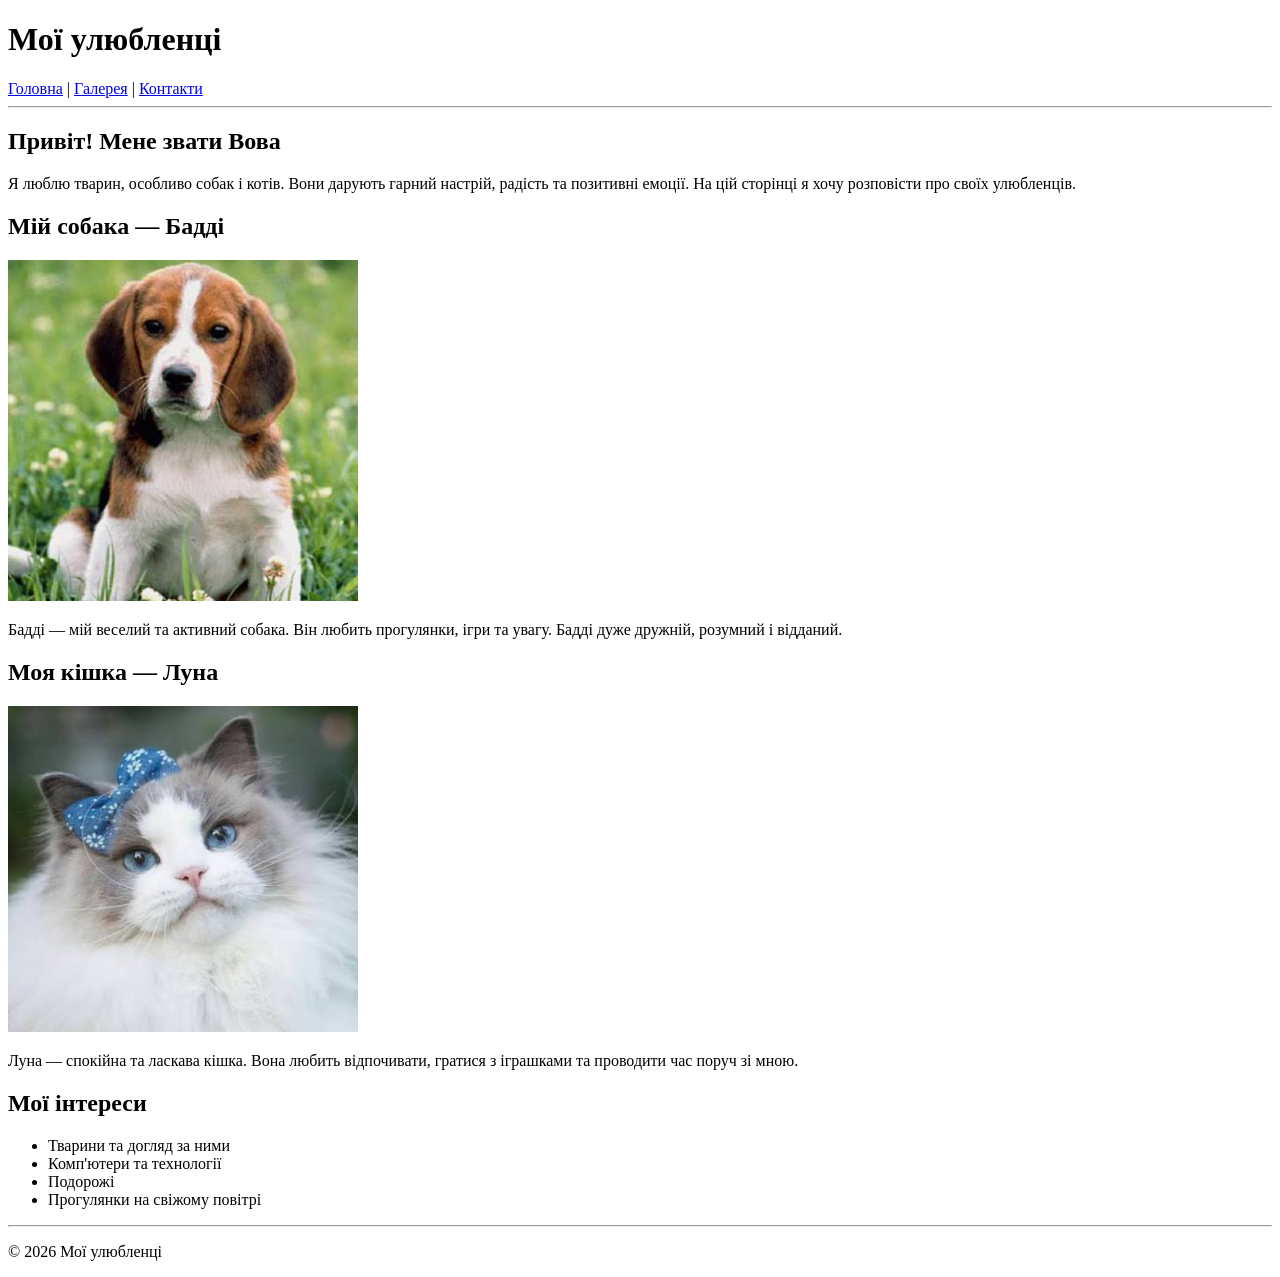
==== index.html @ fe0a2f65 "first commit" ====
<!DOCTYPE html>
<html lang="uk">
<head>
    <meta charset="UTF-8">
    <meta name="viewport" content="width=device-width, initial-scale=1.0">
    <title>Мої улюбленці</title>
</head>
<body>

    <header>
        <h1>Мої улюбленці</h1>
        <nav>
            <a href="index.html">Головна</a> |
            <a href="pages/gallery.html">Галерея</a> |
            <a href="pages/contact.html">Контакти</a>
        </nav>
    </header>

    <hr>

    <main>
        <h2>Привіт! Мене звати Вова</h2>

        <p>
            Я люблю тварин, особливо собак і котів.
            Вони дарують гарний настрій, радість та позитивні емоції.
            На цій сторінці я хочу розповісти про своїх улюбленців.
        </p>

        <h2>Мій собака — Бадді</h2>

        <img src="photo/buddy.jpg" alt="Собака Бадді" width="350">

        <p>
            Бадді — мій веселий та активний собака.
            Він любить прогулянки, ігри та увагу.
            Бадді дуже дружній, розумний і відданий.
        </p>

        <h2>Моя кішка — Луна</h2>

        <img src="photo/luna.jpg" alt="Кішка Луна" width="350">

        <p>
            Луна — спокійна та ласкава кішка.
            Вона любить відпочивати, гратися з іграшками
            та проводити час поруч зі мною.
        </p>

        <h2>Мої інтереси</h2>

        <ul>
            <li>Тварини та догляд за ними</li>
            <li>Комп'ютери та технології</li>
            <li>Подорожі</li>
            <li>Прогулянки на свіжому повітрі</li>
        </ul>
    </main>

    <hr>

    <footer>
        <p>© 2026 Мої улюбленці</p>
    </footer>

</body>
</html>
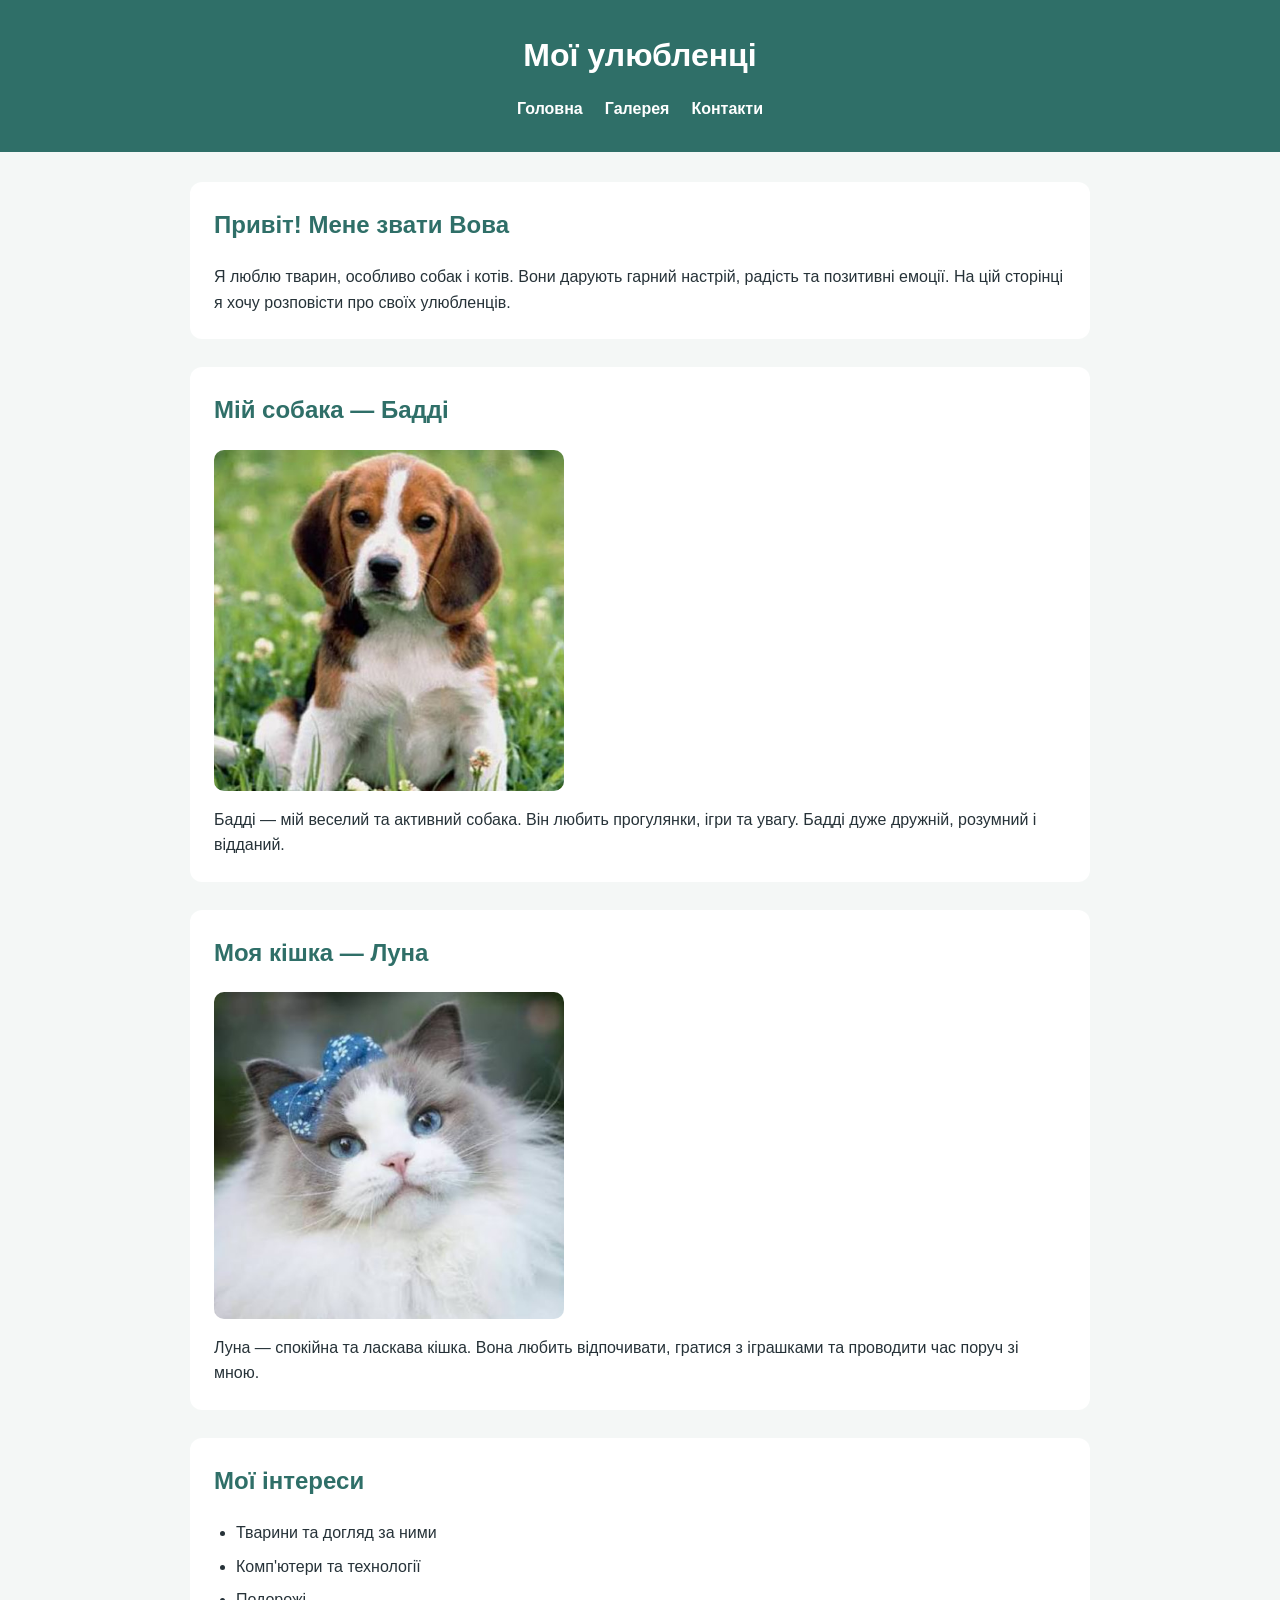
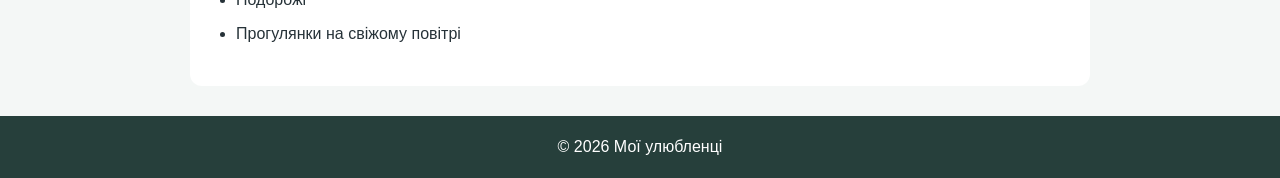
==== commit cf1435fe: "Update HTML pages and add CSS styles" ====
--- a/index.html
+++ b/index.html
@@ -1,66 +1,64 @@
-
 <!DOCTYPE html>
 <html lang="uk">
 <head>
     <meta charset="UTF-8">
     <meta name="viewport" content="width=device-width, initial-scale=1.0">
     <title>Мої улюбленці</title>
+    <link rel="stylesheet" href="style.css">
 </head>
-<body>
+<body id="home-page">
 
-    <header>
-        <h1>Мої улюбленці</h1>
-        <nav>
-            <a href="index.html">Головна</a> |
-            <a href="pages/gallery.html">Галерея</a> |
-            <a href="pages/contact.html">Контакти</a>
+    <header class="site-header">
+        <h1 class="site-title">Мої улюбленці</h1>
+        <nav class="main-nav">
+            <a href="index.html" class="nav-link">Головна</a>
+            <a href="pages/gallery.html" class="nav-link">Галерея</a>
+            <a href="pages/contact.html" class="nav-link">Контакти</a>
         </nav>
     </header>
 
-    <hr>
+    <main class="content">
+        <section id="intro" class="content-section">
+            <h2 class="section-title">Привіт! Мене звати Вова</h2>
+            <p class="intro-text">
+                Я люблю тварин, особливо собак і котів.
+                Вони дарують гарний настрій, радість та позитивні емоції.
+                На цій сторінці я хочу розповісти про своїх улюбленців.
+            </p>
+        </section>
 
-    <main>
-        <h2>Привіт! Мене звати Вова</h2>
+        <section id="buddy" class="pet-section">
+            <h2 class="section-title">Мій собака — Бадді</h2>
+            <img src="photo/buddy.jpg" alt="Собака Бадді" class="pet-image">
+            <p class="pet-description">
+                Бадді — мій веселий та активний собака.
+                Він любить прогулянки, ігри та увагу.
+                Бадді дуже дружній, розумний і відданий.
+            </p>
+        </section>
 
-        <p>
-            Я люблю тварин, особливо собак і котів.
-            Вони дарують гарний настрій, радість та позитивні емоції.
-            На цій сторінці я хочу розповісти про своїх улюбленців.
-        </p>
+        <section id="luna" class="pet-section">
+            <h2 class="section-title">Моя кішка — Луна</h2>
+            <img src="photo/luna.jpg" alt="Кішка Луна" class="pet-image">
+            <p class="pet-description">
+                Луна — спокійна та ласкава кішка.
+                Вона любить відпочивати, гратися з іграшками
+                та проводити час поруч зі мною.
+            </p>
+        </section>
 
-        <h2>Мій собака — Бадді</h2>
-
-        <img src="photo/buddy.jpg" alt="Собака Бадді" width="350">
-
-        <p>
-            Бадді — мій веселий та активний собака.
-            Він любить прогулянки, ігри та увагу.
-            Бадді дуже дружній, розумний і відданий.
-        </p>
-
-        <h2>Моя кішка — Луна</h2>
-
-        <img src="photo/luna.jpg" alt="Кішка Луна" width="350">
-
-        <p>
-            Луна — спокійна та ласкава кішка.
-            Вона любить відпочивати, гратися з іграшками
-            та проводити час поруч зі мною.
-        </p>
-
-        <h2>Мої інтереси</h2>
-
-        <ul>
-            <li>Тварини та догляд за ними</li>
-            <li>Комп'ютери та технології</li>
-            <li>Подорожі</li>
-            <li>Прогулянки на свіжому повітрі</li>
-        </ul>
+        <section id="interests" class="content-section">
+            <h2 class="section-title">Мої інтереси</h2>
+            <ul class="interests-list">
+                <li>Тварини та догляд за ними</li>
+                <li>Комп'ютери та технології</li>
+                <li>Подорожі</li>
+                <li>Прогулянки на свіжому повітрі</li>
+            </ul>
+        </section>
     </main>
 
-    <hr>
-
-    <footer>
+    <footer class="site-footer">
         <p>© 2026 Мої улюбленці</p>
     </footer>
 
--- a/style.css
+++ b/style.css
@@ -0,0 +1,108 @@
+/* Загальні стилі сторінки */
+* {
+    box-sizing: border-box;
+}
+
+body {
+    margin: 0;
+    font-family: Arial, sans-serif;
+    line-height: 1.6;
+    color: #263238;
+    background-color: #f4f7f6;
+}
+
+/* Шапка та навігація */
+.site-header {
+    padding: 30px 20px;
+    text-align: center;
+    color: white;
+    background-color: #2f6f68;
+}
+
+.site-title {
+    margin: 0 0 15px;
+}
+
+.main-nav {
+    display: flex;
+    justify-content: center;
+    flex-wrap: wrap;
+    gap: 22px;
+}
+
+.nav-link {
+    color: white;
+    text-decoration: none;
+    font-weight: bold;
+}
+
+.nav-link:hover {
+    text-decoration: underline;
+}
+
+/* Основний вміст */
+.content {
+    width: 90%;
+    max-width: 900px;
+    margin: 30px auto;
+}
+
+.content-section,
+.pet-section {
+    margin-bottom: 28px;
+    padding: 24px;
+    background-color: white;
+    border-radius: 12px;
+}
+
+.section-title {
+    margin-top: 0;
+    color: #2f6f68;
+}
+
+.intro-text,
+.pet-description {
+    margin-bottom: 0;
+}
+
+.pet-image {
+    display: block;
+    width: 100%;
+    max-width: 350px;
+    height: auto;
+    margin: 15px 0;
+    border-radius: 10px;
+}
+
+.interests-list {
+    padding-left: 22px;
+}
+
+.interests-list li {
+    margin-bottom: 8px;
+}
+
+/* Підвал сторінки */
+.site-footer {
+    padding: 18px;
+    text-align: center;
+    color: white;
+    background-color: #263f3b;
+}
+
+.site-footer p {
+    margin: 0;
+}
+
+/* Невеликі екрани */
+@media (max-width: 600px) {
+    .content {
+        width: 94%;
+        margin: 18px auto;
+    }
+
+    .content-section,
+    .pet-section {
+        padding: 18px;
+    }
+}
